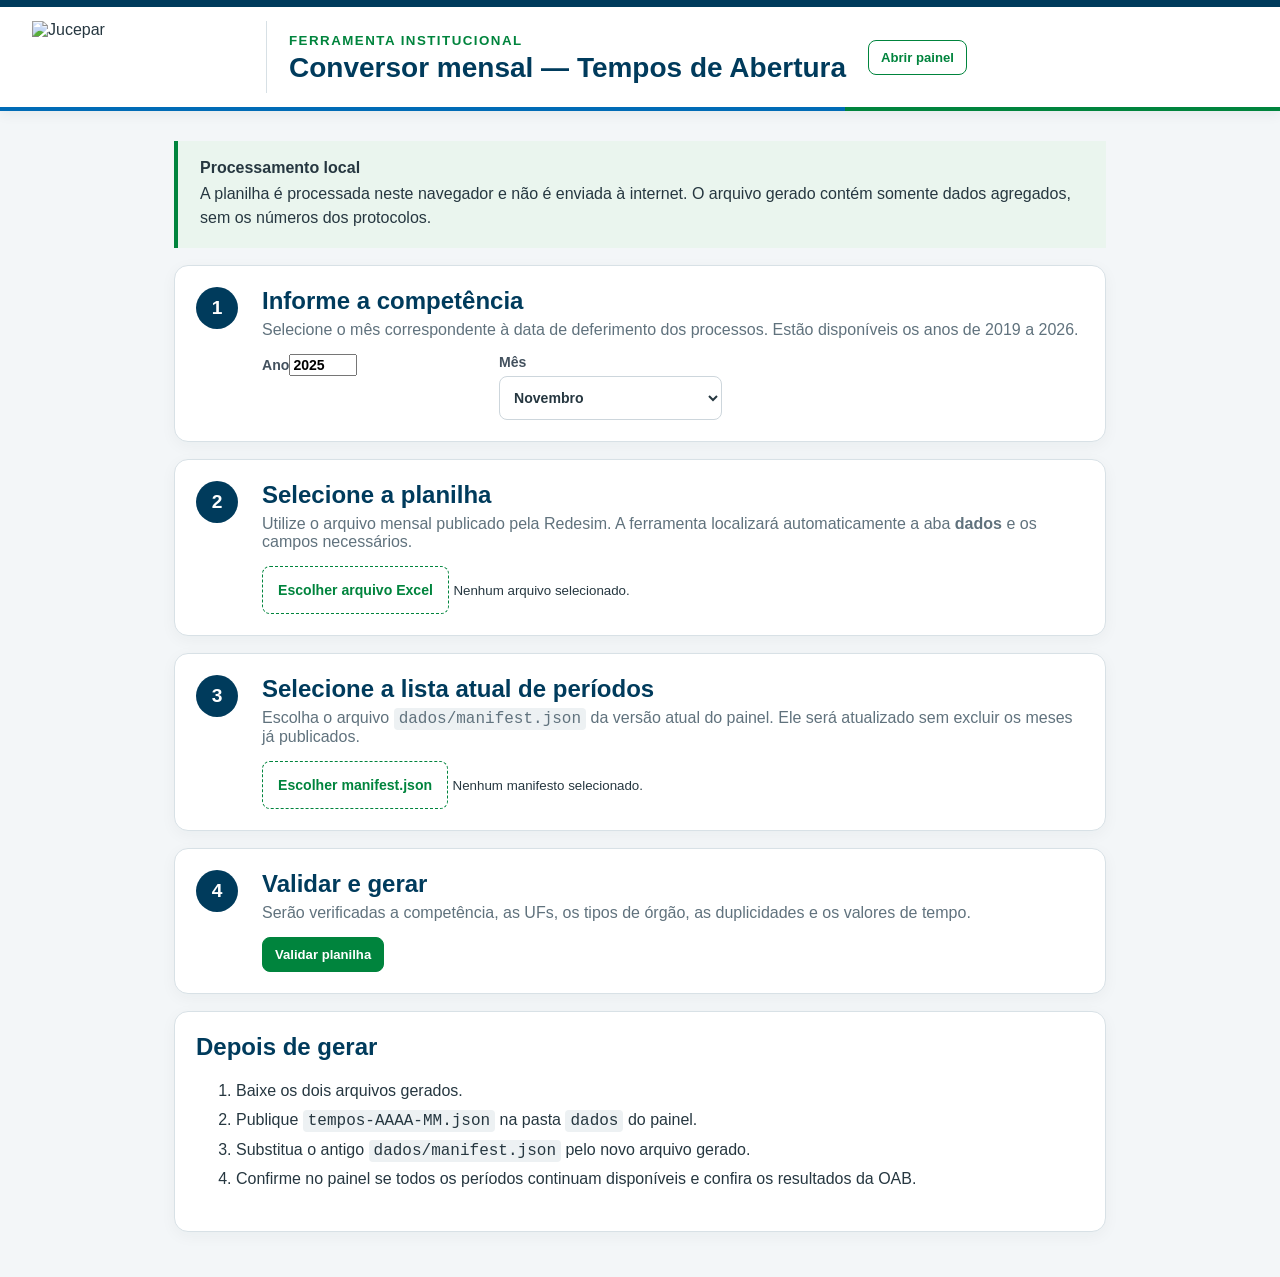
==== conversor.html @ 3cfc3745 "Add files via upload" ====
<!doctype html>
<html lang="pt-BR">
<head>
  <meta charset="utf-8">
  <meta name="viewport" content="width=device-width,initial-scale=1">
  <meta name="description" content="Conversor mensal do Painel de Tempos de Abertura de Empresas">
  <title>Conversor mensal — Tempos de Abertura</title>
  <link rel="stylesheet" href="estilos.css">
</head>
<body>
  <header class="topo"><div class="topo-interno">
    <img src="imagens/jucepar-logo-horizontal.png" alt="Jucepar">
    <div><small>Ferramenta institucional</small><h1>Conversor mensal — Tempos de Abertura</h1></div>
    <a class="botao" href="index.html">Abrir painel</a>
  </div></header>
  <main class="conversor">
    <section class="aviso"><strong>Processamento local</strong><p>A planilha é processada neste navegador e não é enviada à internet. O arquivo gerado contém somente dados agregados, sem os números dos protocolos.</p></section>
    <section class="caixa passo"><span>1</span><div><h2>Informe a competência</h2><p>Selecione o mês correspondente à data de deferimento dos processos. Estão disponíveis os anos de 2019 a 2026.</p><div class="linha-campos"><label>Ano<input id="conv-ano" type="number" min="2019" max="2026" value="2025"></label><label>Mês<select id="conv-mes"></select></label></div></div></section>
    <section class="caixa passo"><span>2</span><div><h2>Selecione a planilha</h2><p>Utilize o arquivo mensal publicado pela Redesim. A ferramenta localizará automaticamente a aba <b>dados</b> e os campos necessários.</p><label class="arquivo">Escolher arquivo Excel<input id="conv-arquivo" type="file" accept=".xlsx,.xls"></label> <small id="arquivo-nome">Nenhum arquivo selecionado.</small></div></section>
    <section class="caixa passo"><span>3</span><div><h2>Selecione a lista atual de períodos</h2><p>Escolha o arquivo <code>dados/manifest.json</code> da versão atual do painel. Ele será atualizado sem excluir os meses já publicados.</p><label class="arquivo">Escolher manifest.json<input id="conv-manifesto" type="file" accept=".json,application/json"></label> <small id="manifesto-nome">Nenhum manifesto selecionado.</small></div></section>
    <section class="caixa passo"><span>4</span><div><h2>Validar e gerar</h2><p>Serão verificadas a competência, as UFs, os tipos de órgão, as duplicidades e os valores de tempo.</p><button id="conv-gerar" class="botao principal" type="button">Validar planilha</button><div id="conv-resultado" class="resultado oculto"></div></div></section>
    <section class="caixa"><h2>Depois de gerar</h2><ol><li>Baixe os dois arquivos gerados.</li><li>Publique <code>tempos-AAAA-MM.json</code> na pasta <code>dados</code> do painel.</li><li>Substitua o antigo <code>dados/manifest.json</code> pelo novo arquivo gerado.</li><li>Confirme no painel se todos os períodos continuam disponíveis e confira os resultados da OAB.</li></ol></section>
  </main>
  <script src="vendor/xlsx.full.min.js"></script>
  <script src="conversor.js"></script>
</body>
</html>
---- estilos.css ----
:root{
  --azul:#003b5c;--azul2:#006bb6;--verde:#00843d;--verde2:#16a05a;
  --texto:#263740;--muted:#60727d;--linha:#d8e1e6;--fundo:#f3f6f8;--branco:#fff;
  --oab:#8f1d2c;--sombra:0 4px 16px #1f372b0b
}
*{box-sizing:border-box}
html{scroll-behavior:smooth}
body{margin:0;background:var(--fundo);color:var(--texto);font-family:"Segoe UI",Arial,sans-serif;font-size:16px}
button,input,select{font:inherit}.oculto{display:none!important}
.topo{position:relative;background:#fff;border-top:7px solid var(--azul);border-bottom:4px solid var(--azul2);box-shadow:0 3px 12px #15364712}
.topo:after{content:"";position:absolute;right:0;bottom:-4px;width:34%;height:4px;background:var(--verde)}
.topo-interno{max-width:1440px;margin:auto;padding:14px 32px;display:flex;align-items:center;gap:22px}
.topo img{width:235px;height:72px;object-fit:contain;object-position:left;padding-right:22px;border-right:1px solid #d7e0e5}
.topo small,.cabecalho-caixa small,.metodologia small{color:var(--verde);font-weight:800;text-transform:uppercase;letter-spacing:.11em}
.topo h1{margin:3px 0 0;color:var(--azul);font-size:1.75rem}
.topo-interno>span{margin-left:auto;border:1px solid #b9cbd5;border-radius:99px;padding:8px 13px;color:var(--azul);font-weight:700;font-size:.9rem}
.pagina{max-width:1440px;margin:auto;padding:29px 32px 20px}
.apresentacao{display:flex;justify-content:space-between;gap:30px;margin-bottom:21px}
.apresentacao b{color:var(--verde);text-transform:uppercase;letter-spacing:.1em;font-size:.75rem}
.apresentacao h2{margin:5px 0 7px;font-size:2.25rem;line-height:1.15}
.apresentacao p,.titulo-secao p{margin:0;color:var(--muted)}
.apresentacao aside{border-left:3px solid var(--verde);padding-left:15px;display:grid;align-content:center;min-width:210px}
.apresentacao aside small{color:var(--muted);font-size:.8rem}.apresentacao aside strong{font-size:1.05rem;color:var(--azul)}
.caixa,.indicador{background:#fff;border:1px solid var(--linha);border-radius:14px;box-shadow:var(--sombra)}
.caixa{padding:21px;margin-bottom:17px}
.titulo-secao,.cabecalho-caixa{display:flex;justify-content:space-between;align-items:center;gap:18px}
.titulo-secao h3,.cabecalho-caixa h3,.metodologia h3{margin:0;color:var(--azul)}
.titulo-secao p{font-size:.85rem;margin-top:4px}.cabecalho-caixa{margin-bottom:18px}
.cabecalho-caixa>span{font-size:.78rem;color:var(--muted);background:#f0f4f2;padding:7px 10px;border-radius:99px;text-align:center}
.botao-link{border:0;background:none;color:var(--verde);font-weight:700;cursor:pointer;padding:8px}
.acoes-filtros{display:flex;align-items:center;justify-content:flex-end;gap:10px;flex-wrap:wrap}
.grade-filtros{display:grid;grid-template-columns:repeat(4,1fr);gap:13px;margin-top:16px}
label{font-size:.88rem;font-weight:700;color:#43515e}select{width:100%;margin-top:6px;height:44px;border:1px solid #cdd6dc;border-radius:8px;background:#fff;padding:0 10px;color:var(--texto)}
select:focus,button:focus-visible{outline:3px solid #61a9d466;outline-offset:2px}select:disabled{background:#eef2f4;color:#8b969d}
.aviso-periodos{margin:-2px 0 14px;padding:13px 17px;border:1px solid #dfcf9b;border-left:5px solid #c28a00;border-radius:10px;background:#fffaf0;color:#5b4a1f;font-size:.82rem;line-height:1.45}.aviso-periodos strong{color:#6b510d}.aviso-periodos ul{margin:5px 0 0;padding-left:19px}.aviso-periodos li+li{margin-top:3px}
.recorte{display:flex;align-items:center;justify-content:space-between;gap:16px;padding:15px 18px;margin-bottom:14px;border:1px solid #d7e3da;border-radius:12px;background:linear-gradient(120deg,#f1f8f3,#fff)}
.recorte strong{color:var(--azul);font-size:1.05rem}.recorte span{color:var(--muted);font-size:.87rem}.recorte.oab{border-left:5px solid var(--oab)}
.indicadores{display:grid;grid-template-columns:repeat(4,1fr);gap:11px;margin-bottom:17px}
.indicador{padding:17px;min-height:142px;display:flex;flex-direction:column}
.indicador span{font-size:.8rem;font-weight:700;color:#52606d}.indicador strong{margin:12px 0 7px;color:var(--azul);font-size:1.9rem;line-height:1.05}.indicador small{margin-top:auto;color:#7a8792;font-size:.76rem;line-height:1.35}
.indicador.principal{background:linear-gradient(145deg,#003b5c,#00669b);border:0}.indicador.principal>*{color:#fff}
.indicador.oab{border-top:4px solid var(--oab)}
.evolucao-anual{overflow:hidden}.evolucao-controles{display:flex;gap:8px;flex-wrap:wrap;margin-bottom:14px}.evolucao-controles button{border:1px solid #c9d7de;border-radius:99px;background:#fff;color:var(--azul);padding:7px 11px;font-size:.78rem;font-weight:700;cursor:pointer}.evolucao-controles button:hover{background:#eef6f9}.evolucao-controles button.ativo{border-color:var(--azul2);background:var(--azul);color:#fff}.grafico-linha{min-height:300px;border:1px solid #e1e8eb;border-radius:12px;background:linear-gradient(180deg,#fff,#fbfdfd);padding:10px}.grafico-linha svg{display:block;width:100%;height:auto;min-height:275px}.grafico-linha .grade{stroke:#dfe7ea;stroke-width:1}.grafico-linha .eixo{stroke:#90a2ac;stroke-width:1}.grafico-linha .serie{fill:none;stroke:var(--azul2);stroke-width:3;stroke-linecap:round;stroke-linejoin:round}.grafico-linha .ponto{fill:var(--verde);stroke:#fff;stroke-width:2}.grafico-linha .rotulo-eixo{fill:#687984;font-size:12px}.grafico-linha .rotulo-valor{fill:var(--azul);font-size:12px;font-weight:700}.grafico-linha .mes-ausente{fill:#9aa6ad;font-size:11px}.grafico-linha .estado-vazio{min-height:275px;display:grid;place-items:center}.carregando-grafico{min-height:275px;display:grid;place-items:center;color:var(--muted)}
.duas-colunas{display:grid;grid-template-columns:1fr 1fr;gap:17px}
.barras{display:grid;gap:16px}.barra p{display:flex;justify-content:space-between;gap:12px;margin:0 0 6px;font-size:.86rem}.barra p b{color:var(--azul)}
.barra>div{height:12px;background:#edf1f2;border-radius:99px;overflow:hidden}.barra i{display:block;height:100%;min-width:2px;background:linear-gradient(90deg,var(--azul2),var(--verde));border-radius:99px}
.ranking{display:grid;grid-template-columns:repeat(5,minmax(0,1fr));gap:12px}.cartao-ranking{position:relative;min-width:0;padding:18px 14px;border:1px solid #dce6df;border-radius:13px;background:#fff}.cartao-ranking.posicao-1{border-color:#d1af45;background:#fffdf5}.cartao-ranking.selecionado{box-shadow:inset 0 0 0 2px var(--verde)}
.cartao-ranking>em{position:absolute;right:10px;top:8px;font-style:normal;font-size:.72rem;font-weight:800}.cartao-ranking h4{margin:0 30px 5px 0;color:var(--azul);font-size:.82rem;line-height:1.25;min-height:2.1em;overflow-wrap:anywhere}.cartao-ranking p{margin:0;color:var(--muted);font-size:.75rem}.cartao-ranking .numero{margin-top:8px;color:var(--verde)}.cartao-ranking .numero strong{font-size:1.25rem;display:block}.cartao-ranking .numero small{display:block;color:var(--muted);margin-top:2px}
.botao{border:1px solid var(--verde);color:var(--verde);background:#fff;border-radius:8px;padding:9px 12px;font-size:.82rem;font-weight:700;text-decoration:none;cursor:pointer}.botao:hover{background:#eef8f1}.botao:disabled{border-color:#b7c2c8;background:#eef2f4;color:#7e8b93;cursor:not-allowed}.botao.principal{background:var(--verde);color:#fff}.botao.principal:hover{background:#006f34}
.acoes-cabecalho{display:flex;align-items:center;justify-content:flex-end;gap:10px;flex-wrap:wrap}.acoes-cabecalho .botao{white-space:nowrap}
.tabela-wrap{overflow:auto;max-width:100%}table{width:100%;border-collapse:collapse;font-size:.83rem}th,td{padding:10px 12px;border-bottom:1px solid #e5eaed;text-align:right;white-space:nowrap}th{position:sticky;top:0;background:#f1f5f3;color:#596774;font-size:.7rem;text-transform:uppercase;z-index:1}th:first-child,td:first-child{text-align:left}tr.destaque td{background:#eef8f1;font-weight:700}tr.destaque-oab td{background:#fff3f5;color:#65131f;font-weight:700}tbody tr:hover td{background:#f7faf8}
.nota{margin:12px 0 0;color:var(--muted);font-size:.78rem}.metodologia p{color:var(--muted);line-height:1.55;margin:12px 0 0;max-width:1100px}
.rodape{max-width:1440px;margin:auto;padding:5px 32px 35px;display:flex;justify-content:space-between;gap:20px;color:#73808a;font-size:.78rem}.rodape a{color:var(--azul2)}
.estado-vazio{padding:26px;text-align:center;color:var(--muted)}.indicadores>.estado-vazio{grid-column:1/-1}.estado-vazio-principal{display:grid;gap:8px;justify-items:center;background:#fff;border:1px solid var(--linha);border-left:5px solid var(--oab);border-radius:14px;box-shadow:var(--sombra)}.estado-vazio-principal strong{color:var(--azul);font-size:1.05rem}.estado-vazio-principal span{max-width:720px;line-height:1.45}.tabela-wrap td>.estado-vazio{white-space:normal}
.conversor{max-width:980px;margin:auto;padding:30px 24px}.aviso{padding:18px 22px;margin-bottom:17px;border-left:4px solid var(--verde);background:#eaf5ee}.aviso p{margin:5px 0 0;line-height:1.5}.passo{display:grid;grid-template-columns:48px 1fr;gap:18px}.passo>span{width:42px;height:42px;border-radius:50%;display:grid;place-items:center;background:var(--azul);color:#fff;font-size:1.2rem;font-weight:800}.passo h2,.conversor .caixa>h2{margin:0 0 6px;color:var(--azul)}.passo p{margin:0 0 15px;color:var(--muted)}.linha-campos{display:grid;grid-template-columns:1fr 1fr;gap:14px;max-width:460px}.arquivo{display:inline-block;border:1px dashed var(--verde);padding:15px;border-radius:8px;color:var(--verde);cursor:pointer}.arquivo input{display:none}.resultado{margin-top:18px;padding:17px;border-radius:9px;background:#eff8f2}.resultado.erro{background:#fff0f0;color:#8a2222}.resultado h3{margin:0 0 10px}.resultado dl{display:grid;grid-template-columns:repeat(4,1fr);gap:10px}.resultado dt{font-size:.72rem;color:var(--muted)}.resultado dd{margin:2px 0 0;font-size:1.2rem;font-weight:800}.resultado .acoes{display:flex;gap:10px;flex-wrap:wrap;margin-top:14px}.conversor ol{line-height:1.8}code{background:#edf1f3;padding:2px 5px;border-radius:4px}
@media(max-width:1180px){.indicadores{grid-template-columns:repeat(3,1fr)}.ranking{grid-template-columns:repeat(3,1fr)}}
@media(max-width:800px){.topo-interno,.pagina{padding-left:18px;padding-right:18px}.topo-interno{flex-wrap:wrap}.topo img{width:190px;height:52px}.topo-interno>div{order:3;width:100%}.topo-interno>span{margin-left:0}.apresentacao{flex-direction:column}.grade-filtros,.indicadores{grid-template-columns:repeat(2,1fr)}.ranking{grid-template-columns:repeat(2,1fr)}.duas-colunas{grid-template-columns:1fr}.recorte{align-items:flex-start;flex-direction:column}.cabecalho-caixa{align-items:flex-start;flex-direction:column}.acoes-cabecalho,.acoes-filtros{width:100%;justify-content:flex-start}.resultado dl{grid-template-columns:repeat(2,1fr)}.grafico-linha{padding:4px;overflow-x:auto}.grafico-linha svg{min-width:720px}}
@media(max-width:520px){.topo h1{font-size:1.35rem}.apresentacao h2{font-size:1.75rem}.grade-filtros,.indicadores,.ranking{grid-template-columns:1fr}.caixa{padding:16px}.rodape{flex-direction:column;gap:6px}.linha-campos{grid-template-columns:1fr}.resultado dl{grid-template-columns:1fr}.passo{grid-template-columns:1fr}.passo>span{width:34px;height:34px;font-size:1rem}}
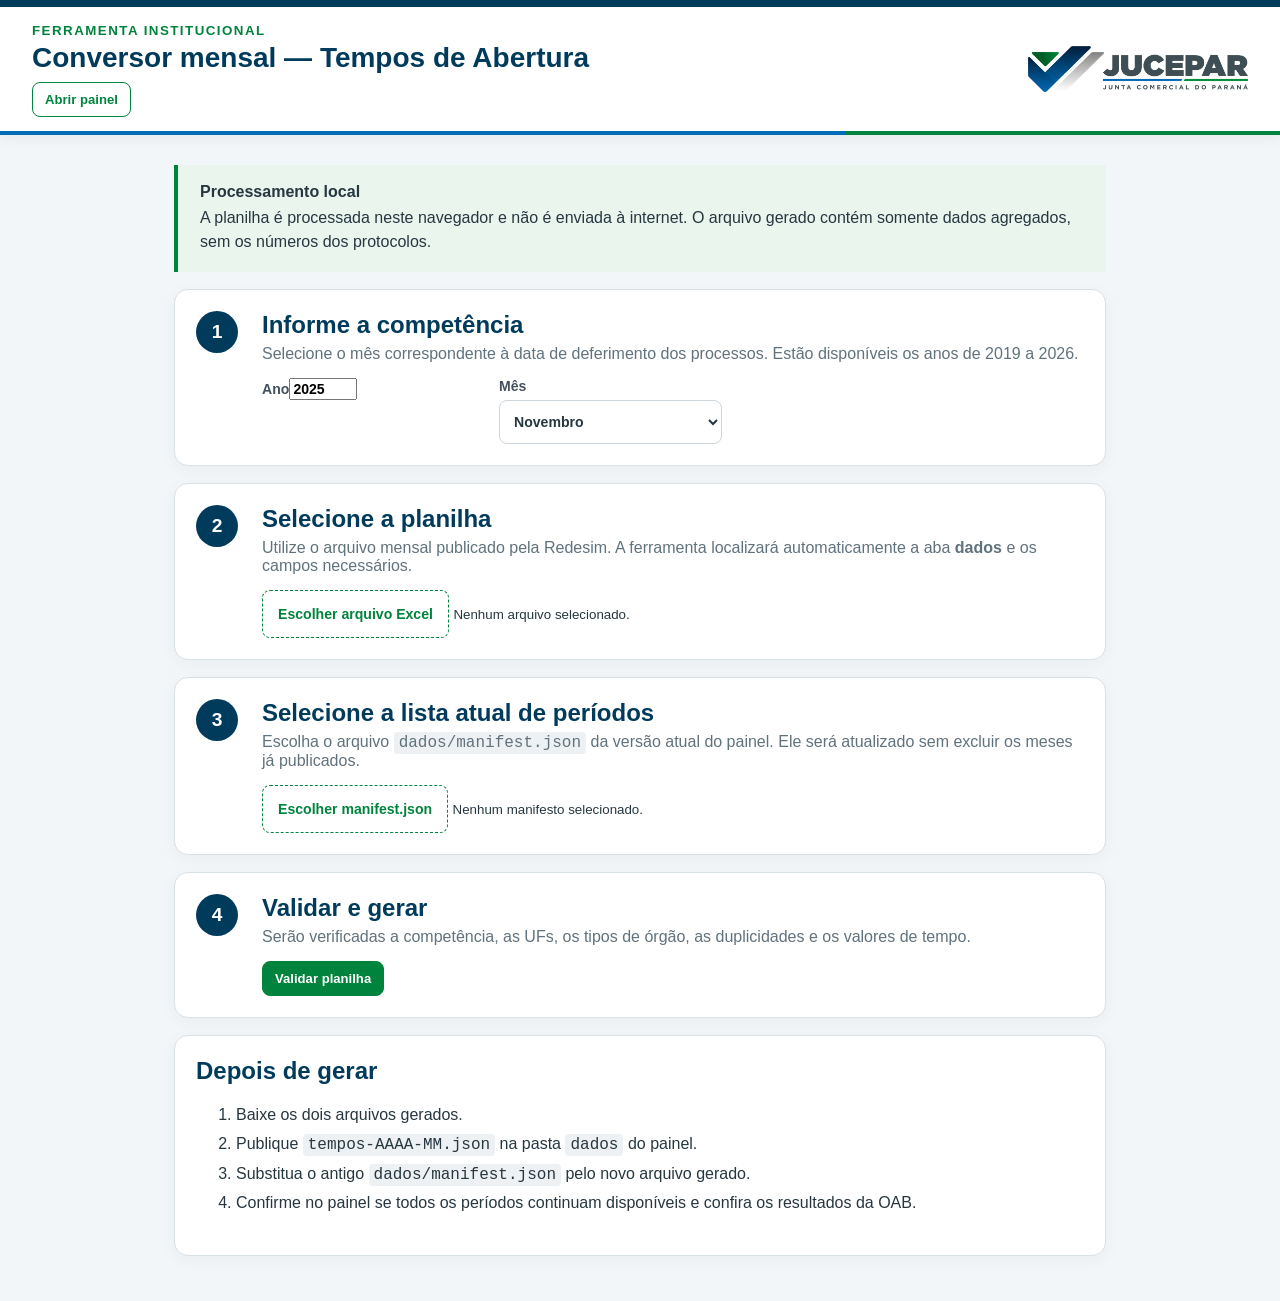
==== commit 2c445084: "Corrige dimensionamento da logo no conversor" ====
--- a/conversor.html
+++ b/conversor.html
@@ -5,14 +5,23 @@
   <meta name="viewport" content="width=device-width,initial-scale=1">
   <meta name="description" content="Conversor mensal do Painel de Tempos de Abertura de Empresas">
   <title>Conversor mensal — Tempos de Abertura</title>
-  <link rel="stylesheet" href="estilos.css">
+  <link rel="stylesheet" href="estilos.css?v=2.2">
 </head>
 <body>
-  <header class="topo"><div class="topo-interno">
-    <img src="imagens/jucepar-logo-horizontal.png" alt="Jucepar">
-    <div><small>Ferramenta institucional</small><h1>Conversor mensal — Tempos de Abertura</h1></div>
-    <a class="botao" href="index.html">Abrir painel</a>
-  </div></header>
+  <header class="topo">
+    <div class="topo-interno">
+      <div class="topo-titulo">
+        <small>Ferramenta institucional</small>
+        <h1>Conversor mensal — Tempos de Abertura</h1>
+      </div>
+      <div class="topo-marcas" aria-label="Identidade institucional">
+        <img class="logo-jucepar" src="imagens/jucepar-logo-horizontal.png" alt="Jucepar — Junta Comercial do Paraná">
+      </div>
+      <div class="topo-acoes">
+        <a class="botao" href="index.html">Abrir painel</a>
+      </div>
+    </div>
+  </header>
   <main class="conversor">
     <section class="aviso"><strong>Processamento local</strong><p>A planilha é processada neste navegador e não é enviada à internet. O arquivo gerado contém somente dados agregados, sem os números dos protocolos.</p></section>
     <section class="caixa passo"><span>1</span><div><h2>Informe a competência</h2><p>Selecione o mês correspondente à data de deferimento dos processos. Estão disponíveis os anos de 2019 a 2026.</p><div class="linha-campos"><label>Ano<input id="conv-ano" type="number" min="2019" max="2026" value="2025"></label><label>Mês<select id="conv-mes"></select></label></div></div></section>
--- a/estilos.css
+++ b/estilos.css
@@ -9,8 +9,53 @@
 button,input,select{font:inherit}.oculto{display:none!important}
 .topo{position:relative;background:#fff;border-top:7px solid var(--azul);border-bottom:4px solid var(--azul2);box-shadow:0 3px 12px #15364712}
 .topo:after{content:"";position:absolute;right:0;bottom:-4px;width:34%;height:4px;background:var(--verde)}
-.topo-interno{max-width:1440px;margin:auto;padding:14px 32px;display:flex;align-items:center;gap:22px}
-.topo img{width:235px;height:72px;object-fit:contain;object-position:left;padding-right:22px;border-right:1px solid #d7e0e5}
+.topo-interno{max-width:1440px;margin:auto;padding:14px 32px;display:grid;grid-template-columns:minmax(320px,1fr) auto;grid-template-areas:"titulo marcas" "acoes marcas";align-items:center;gap:8px 24px}
+.topo-titulo{grid-area:titulo}
+.topo-marcas{grid-area:marcas;display:flex;align-items:center;justify-content:flex-end;gap:18px}
+.topo-marcas img{display:block;padding:0;border:0;object-fit:contain;object-position:center}
+.topo-marcas .logo-jucepar{width:220px;height:58px}
+.topo-marcas .logo-seic{width:150px;height:58px}
+.topo-acoes {
+  grid-area: acoes;
+  display: flex;
+  align-items: center;
+  justify-content: flex-start;
+  gap: 7px;
+}
+
+.botao-topo {
+  border: 1px solid #b9cbd5;
+  background: #fff;
+  color: var(--azul);
+  text-decoration: none;
+  cursor: pointer;
+}
+
+.botao-topo.botao-icone {
+  width: 34px;
+  height: 34px;
+  padding: 0;
+  border-radius: 50%;
+  display: inline-grid;
+  place-items: center;
+  font-size: 1.05rem;
+  line-height: 1;
+}
+
+.botao-topo:hover {
+  background: #eef8f1;
+}
+
+html:fullscreen {
+  overflow: auto;
+  background: var(--fundo);
+}
+
+html:fullscreen .pagina,
+html:fullscreen .topo-interno,
+html:fullscreen .rodape {
+  max-width: 1600px;
+}
 .topo small,.cabecalho-caixa small,.metodologia small{color:var(--verde);font-weight:800;text-transform:uppercase;letter-spacing:.11em}
 .topo h1{margin:3px 0 0;color:var(--azul);font-size:1.75rem}
 .topo-interno>span{margin-left:auto;border:1px solid #b9cbd5;border-radius:99px;padding:8px 13px;color:var(--azul);font-weight:700;font-size:.9rem}
@@ -21,6 +66,7 @@
 .apresentacao p,.titulo-secao p{margin:0;color:var(--muted)}
 .apresentacao aside{border-left:3px solid var(--verde);padding-left:15px;display:grid;align-content:center;min-width:210px}
 .apresentacao aside small{color:var(--muted);font-size:.8rem}.apresentacao aside strong{font-size:1.05rem;color:var(--azul)}
+.competencia-atual{display:inline-flex;width:max-content;margin-bottom:8px;border:1px solid #b9cbd5;border-radius:99px;padding:5px 10px;background:#fff;color:var(--azul);font-size:.76rem;font-weight:800;white-space:nowrap}
 .caixa,.indicador{background:#fff;border:1px solid var(--linha);border-radius:14px;box-shadow:var(--sombra)}
 .caixa{padding:21px;margin-bottom:17px}
 .titulo-secao,.cabecalho-caixa{display:flex;justify-content:space-between;align-items:center;gap:18px}
@@ -54,5 +100,279 @@
 .estado-vazio{padding:26px;text-align:center;color:var(--muted)}.indicadores>.estado-vazio{grid-column:1/-1}.estado-vazio-principal{display:grid;gap:8px;justify-items:center;background:#fff;border:1px solid var(--linha);border-left:5px solid var(--oab);border-radius:14px;box-shadow:var(--sombra)}.estado-vazio-principal strong{color:var(--azul);font-size:1.05rem}.estado-vazio-principal span{max-width:720px;line-height:1.45}.tabela-wrap td>.estado-vazio{white-space:normal}
 .conversor{max-width:980px;margin:auto;padding:30px 24px}.aviso{padding:18px 22px;margin-bottom:17px;border-left:4px solid var(--verde);background:#eaf5ee}.aviso p{margin:5px 0 0;line-height:1.5}.passo{display:grid;grid-template-columns:48px 1fr;gap:18px}.passo>span{width:42px;height:42px;border-radius:50%;display:grid;place-items:center;background:var(--azul);color:#fff;font-size:1.2rem;font-weight:800}.passo h2,.conversor .caixa>h2{margin:0 0 6px;color:var(--azul)}.passo p{margin:0 0 15px;color:var(--muted)}.linha-campos{display:grid;grid-template-columns:1fr 1fr;gap:14px;max-width:460px}.arquivo{display:inline-block;border:1px dashed var(--verde);padding:15px;border-radius:8px;color:var(--verde);cursor:pointer}.arquivo input{display:none}.resultado{margin-top:18px;padding:17px;border-radius:9px;background:#eff8f2}.resultado.erro{background:#fff0f0;color:#8a2222}.resultado h3{margin:0 0 10px}.resultado dl{display:grid;grid-template-columns:repeat(4,1fr);gap:10px}.resultado dt{font-size:.72rem;color:var(--muted)}.resultado dd{margin:2px 0 0;font-size:1.2rem;font-weight:800}.resultado .acoes{display:flex;gap:10px;flex-wrap:wrap;margin-top:14px}.conversor ol{line-height:1.8}code{background:#edf1f3;padding:2px 5px;border-radius:4px}
 @media(max-width:1180px){.indicadores{grid-template-columns:repeat(3,1fr)}.ranking{grid-template-columns:repeat(3,1fr)}}
-@media(max-width:800px){.topo-interno,.pagina{padding-left:18px;padding-right:18px}.topo-interno{flex-wrap:wrap}.topo img{width:190px;height:52px}.topo-interno>div{order:3;width:100%}.topo-interno>span{margin-left:0}.apresentacao{flex-direction:column}.grade-filtros,.indicadores{grid-template-columns:repeat(2,1fr)}.ranking{grid-template-columns:repeat(2,1fr)}.duas-colunas{grid-template-columns:1fr}.recorte{align-items:flex-start;flex-direction:column}.cabecalho-caixa{align-items:flex-start;flex-direction:column}.acoes-cabecalho,.acoes-filtros{width:100%;justify-content:flex-start}.resultado dl{grid-template-columns:repeat(2,1fr)}.grafico-linha{padding:4px;overflow-x:auto}.grafico-linha svg{min-width:720px}}
-@media(max-width:520px){.topo h1{font-size:1.35rem}.apresentacao h2{font-size:1.75rem}.grade-filtros,.indicadores,.ranking{grid-template-columns:1fr}.caixa{padding:16px}.rodape{flex-direction:column;gap:6px}.linha-campos{grid-template-columns:1fr}.resultado dl{grid-template-columns:1fr}.passo{grid-template-columns:1fr}.passo>span{width:34px;height:34px;font-size:1rem}}
+@media(max-width:800px){.topo-interno,.pagina{padding-left:18px;padding-right:18px}.topo-interno{grid-template-columns:1fr;grid-template-areas:"titulo" "acoes" "marcas";gap:10px}.topo-marcas,.topo-acoes{justify-content:flex-start}.topo-marcas .logo-jucepar{width:180px;height:48px}.topo-marcas .logo-seic{width:125px;height:48px}.apresentacao{flex-direction:column}.grade-filtros,.indicadores{grid-template-columns:repeat(2,1fr)}.ranking{grid-template-columns:repeat(2,1fr)}.duas-colunas{grid-template-columns:1fr}.recorte{align-items:flex-start;flex-direction:column}.cabecalho-caixa{align-items:flex-start;flex-direction:column}.acoes-cabecalho,.acoes-filtros{width:100%;justify-content:flex-start}.resultado dl{grid-template-columns:repeat(2,1fr)}.grafico-linha{padding:4px;overflow-x:auto}.grafico-linha svg{min-width:720px}.topo-acoes {
+  width: 100%;
+  margin-left: 0;
+  justify-content: flex-start;
+}}
+@media(max-width:520px){.topo-marcas{gap:8px;flex-wrap:wrap}.topo-marcas .logo-jucepar{width:150px;height:42px}.topo-marcas .logo-seic{width:108px;height:42px}.topo h1{font-size:1.35rem}.apresentacao h2{font-size:1.75rem}.grade-filtros,.indicadores,.ranking{grid-template-columns:1fr}.caixa{padding:16px}.rodape{flex-direction:column;gap:6px}.linha-campos{grid-template-columns:1fr}.resultado dl{grid-template-columns:1fr}.passo{grid-template-columns:1fr}.passo>span{width:34px;height:34px;font-size:1rem}}
+
+
+/* Comparação geográfica por regiões e múltiplas UFs */
+.comparacao-controles {
+  margin: -1px 0 18px;
+  padding: 18px 22px;
+  background: #f7fbf9;
+  border: 1px solid #cfe2d8;
+  border-radius: 0 0 14px 14px;
+}
+.comparacao-controles-topo {
+  display: grid;
+  grid-template-columns: 1fr minmax(220px, 320px);
+  gap: 24px;
+  align-items: end;
+}
+.comparacao-controles-topo > div {
+  display: grid;
+  gap: 4px;
+}
+.comparacao-controles-topo strong {
+  color: #003b60;
+  font-size: 1rem;
+}
+.comparacao-controles-topo span,
+#comparacao-resumo {
+  color: #547083;
+  font-size: .86rem;
+}
+.comparacao-controles-topo label {
+  color: #263f50;
+  font-size: .82rem;
+  font-weight: 700;
+}
+.comparacao-controles-topo select {
+  display: block;
+  width: 100%;
+  margin-top: 6px;
+  padding: 10px 12px;
+  color: #18384e;
+  background: #fff;
+  border: 1px solid #b9ccd8;
+  border-radius: 8px;
+  font: inherit;
+}
+.comparacao-acoes {
+  display: flex;
+  flex-wrap: wrap;
+  gap: 8px;
+  align-items: center;
+  margin: 16px 0 12px;
+}
+.comparacao-acoes #comparacao-resumo {
+  margin-left: auto;
+  font-weight: 700;
+}
+.comparacao-ufs {
+  display: grid;
+  grid-template-columns: repeat(14, minmax(42px, 1fr));
+  gap: 7px;
+}
+.uf-chip {
+  cursor: pointer;
+}
+.uf-chip input {
+  position: absolute;
+  opacity: 0;
+  pointer-events: none;
+}
+.uf-chip span {
+  display: grid;
+  min-height: 36px;
+  place-items: center;
+  color: #315166;
+  background: #fff;
+  border: 1px solid #c6d7e1;
+  border-radius: 8px;
+  font-size: .78rem;
+  font-weight: 800;
+  transition: .15s ease;
+}
+.uf-chip input:checked + span {
+  color: #fff;
+  background: #006eaa;
+  border-color: #006eaa;
+  box-shadow: 0 3px 8px rgba(0, 77, 122, .18);
+}
+.uf-chip.pr input:checked + span {
+  background: #008542;
+  border-color: #008542;
+}
+.uf-chip:hover span,
+.uf-chip input:focus-visible + span {
+  border-color: #006eaa;
+  transform: translateY(-1px);
+}
+.comparacao-geografica {
+  margin-top: 18px;
+}
+.comparacao-barras {
+  display: grid;
+  grid-template-columns: repeat(2, minmax(0, 1fr));
+  gap: 14px;
+  margin-top: 18px;
+}
+.comparacao-painel {
+  padding: 16px;
+  background: #f8fafb;
+  border: 1px solid #d8e3e9;
+  border-radius: 12px;
+}
+.comparacao-painel h4,
+.comparacao-evolucao h4 {
+  margin: 0 0 14px;
+  color: #003b60;
+  font-size: 1rem;
+}
+.comparacao-barra-linha {
+  display: grid;
+  grid-template-columns: 30px minmax(80px, 1fr) 105px;
+  gap: 9px;
+  align-items: center;
+  margin: 9px 0;
+  font-size: .8rem;
+}
+.comparacao-barra-linha strong {
+  color: #315166;
+}
+.comparacao-barra-linha.pr strong,
+.comparacao-barra-linha.pr em {
+  color: #008542;
+  font-weight: 800;
+}
+.comparacao-barra-linha em {
+  color: #315166;
+  font-style: normal;
+  text-align: right;
+  white-space: nowrap;
+}
+.comparacao-trilho {
+  height: 9px;
+  overflow: hidden;
+  background: #e6edf1;
+  border-radius: 10px;
+}
+.comparacao-trilho span {
+  display: block;
+  height: 100%;
+  border-radius: inherit;
+}
+.comparacao-evolucao {
+  margin-top: 20px;
+  padding-top: 18px;
+  border-top: 1px solid #d8e3e9;
+}
+.comparacao-evolucao-topo {
+  display: flex;
+  gap: 20px;
+  align-items: flex-start;
+  justify-content: space-between;
+}
+.comparacao-evolucao-topo small {
+  display: block;
+  margin-bottom: 4px;
+  color: #008542;
+  font-weight: 800;
+  letter-spacing: .08em;
+  text-transform: uppercase;
+}
+.comparacao-legenda {
+  display: flex;
+  flex-wrap: wrap;
+  gap: 8px 15px;
+  margin: 5px 0 12px;
+  color: #49697d;
+  font-size: .78rem;
+  font-weight: 700;
+}
+.comparacao-legenda span {
+  display: inline-flex;
+  gap: 6px;
+  align-items: center;
+}
+.comparacao-legenda span.pr {
+  color: #008542;
+  font-weight: 900;
+}
+.comparacao-legenda i {
+  width: 20px;
+  height: 4px;
+  border-radius: 4px;
+}
+#comparacao-linhas svg {
+  display: block;
+  width: 100%;
+  min-width: 620px;
+}
+#comparacao-linhas {
+  overflow-x: auto;
+}
+#comparacao-tabela {
+  margin-top: 18px;
+}
+#comparacao-tabela .linha-pr td {
+  color: #006f38;
+  background: #eef8f2;
+  font-weight: 700;
+}
+@media (max-width: 1050px) {
+  .comparacao-ufs { grid-template-columns: repeat(9, minmax(42px, 1fr)); }
+}
+@media (max-width: 760px) {
+  .comparacao-controles-topo,
+  .comparacao-barras {
+    grid-template-columns: 1fr;
+  }
+  .comparacao-ufs { grid-template-columns: repeat(6, minmax(42px, 1fr)); }
+  .comparacao-acoes #comparacao-resumo { width: 100%; margin-left: 0; }
+  .comparacao-evolucao-topo { display: block; }
+  .comparacao-barra-linha { grid-template-columns: 28px minmax(65px, 1fr) 92px; }
+}
+@media (max-width: 460px) {
+  .comparacao-ufs { grid-template-columns: repeat(4, minmax(42px, 1fr)); }
+}
+
+
+/* Posições nacionais dos indicadores */
+.indicador-topo {
+  display: flex;
+  gap: 10px;
+  align-items: flex-start;
+  justify-content: space-between;
+}
+.indicador .ranking-nacional {
+  max-width: 58%;
+  color: var(--verde);
+  font-size: .72rem;
+  font-weight: 800;
+  line-height: 1.25;
+  text-align: right;
+}
+.indicador.principal .ranking-nacional {
+  color: #d8f6e5;
+}
+.indicador.oab .ranking-nacional {
+  color: var(--oab);
+}
+.comparacao-painel h4 {
+  display: flex;
+  gap: 12px;
+  align-items: baseline;
+  justify-content: space-between;
+}
+.comparacao-painel h4 small {
+  color: #6b7f8b;
+  font-size: .68rem;
+  font-weight: 700;
+  white-space: nowrap;
+}
+@media (max-width: 460px) {
+  .indicador-topo {
+    display: block;
+  }
+  .indicador .ranking-nacional {
+    display: block;
+    max-width: none;
+    margin-top: 5px;
+    text-align: left;
+  }
+}
